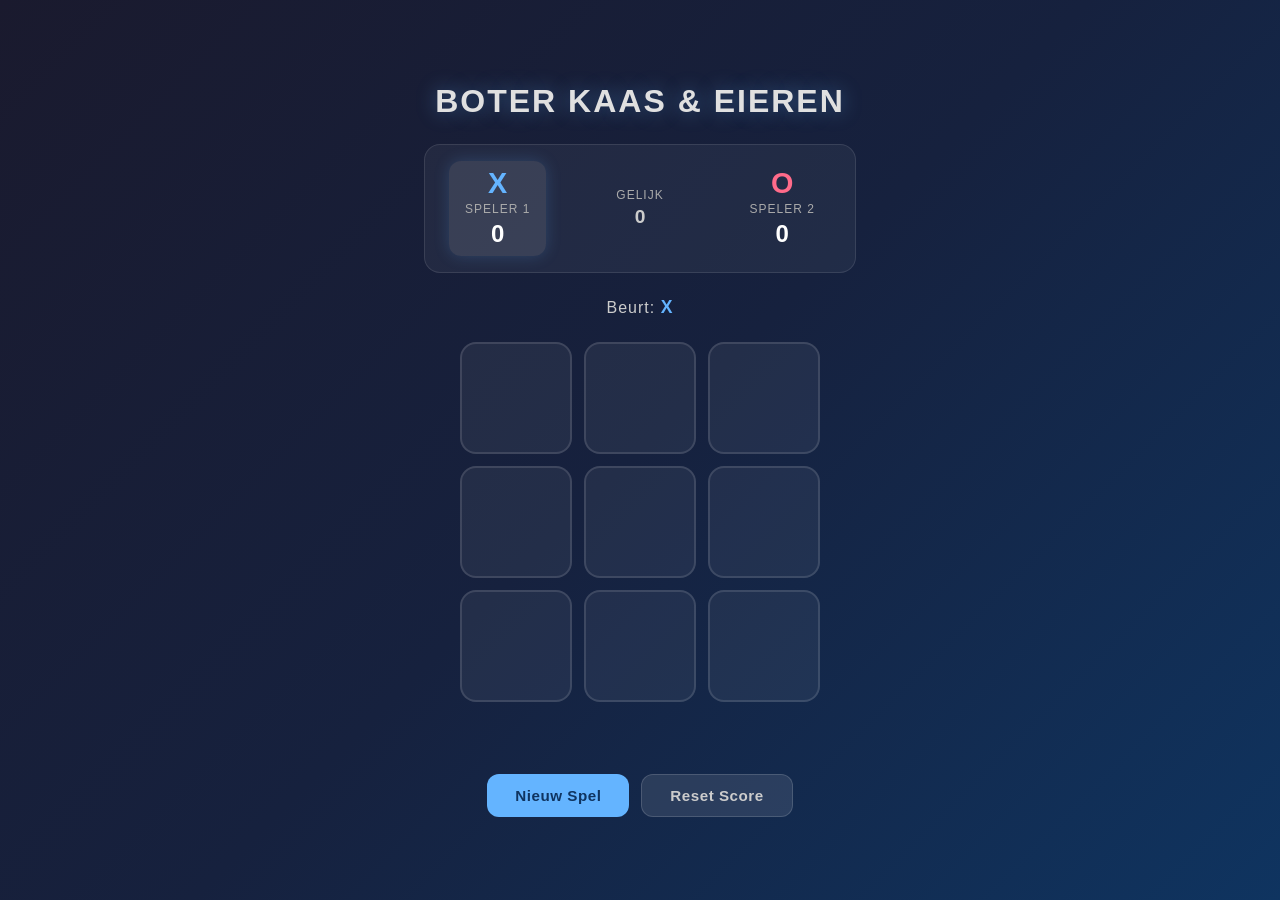
==== index.html @ 0f42e6e5 "Voeg boter kaas en eieren spel toe Volledig speelbaar BKE-spel met HTML, CSS en JavaScript. Inclusie" ====
<!DOCTYPE html>
<html lang="nl">
<head>
  <meta charset="UTF-8" />
  <meta name="viewport" content="width=device-width, initial-scale=1.0" />
  <title>Boter Kaas en Eieren</title>
  <link rel="stylesheet" href="style.css" />
</head>
<body>
  <div class="container">
    <h1>Boter Kaas &amp; Eieren</h1>

    <div class="scorebord">
      <div class="speler" id="speler-x">
        <span class="symbool x">X</span>
        <span class="naam">Speler 1</span>
        <span class="score" id="score-x">0</span>
      </div>
      <div class="gelijkspel-teller">
        <span class="naam">Gelijk</span>
        <span class="score" id="score-gelijk">0</span>
      </div>
      <div class="speler" id="speler-o">
        <span class="symbool o">O</span>
        <span class="naam">Speler 2</span>
        <span class="score" id="score-o">0</span>
      </div>
    </div>

    <div class="beurt-indicator" id="beurt-indicator">
      Beurt: <span id="huidige-speler">X</span>
    </div>

    <div class="bord" id="bord">
      <div class="vakje" data-index="0"></div>
      <div class="vakje" data-index="1"></div>
      <div class="vakje" data-index="2"></div>
      <div class="vakje" data-index="3"></div>
      <div class="vakje" data-index="4"></div>
      <div class="vakje" data-index="5"></div>
      <div class="vakje" data-index="6"></div>
      <div class="vakje" data-index="7"></div>
      <div class="vakje" data-index="8"></div>
    </div>

    <div class="bericht" id="bericht"></div>

    <div class="knoppen">
      <button class="knop" id="nieuw-spel">Nieuw Spel</button>
      <button class="knop secundair" id="reset-score">Reset Score</button>
    </div>
  </div>

  <script src="script.js"></script>
</body>
</html>
---- style.css ----
*, *::before, *::after {
  box-sizing: border-box;
  margin: 0;
  padding: 0;
}

body {
  min-height: 100vh;
  display: flex;
  align-items: center;
  justify-content: center;
  background: linear-gradient(135deg, #1a1a2e 0%, #16213e 50%, #0f3460 100%);
  font-family: 'Segoe UI', Tahoma, Geneva, Verdana, sans-serif;
  color: #fff;
}

.container {
  display: flex;
  flex-direction: column;
  align-items: center;
  gap: 24px;
  padding: 32px 24px;
  width: 100%;
  max-width: 480px;
}

h1 {
  font-size: 2rem;
  font-weight: 700;
  letter-spacing: 2px;
  text-transform: uppercase;
  color: #e0e0e0;
  text-shadow: 0 0 20px rgba(100, 180, 255, 0.4);
}

/* Scorebord */
.scorebord {
  display: flex;
  align-items: center;
  justify-content: space-between;
  width: 100%;
  background: rgba(255, 255, 255, 0.05);
  border: 1px solid rgba(255, 255, 255, 0.1);
  border-radius: 16px;
  padding: 16px 24px;
  gap: 8px;
}

.speler {
  display: flex;
  flex-direction: column;
  align-items: center;
  gap: 4px;
  padding: 8px 16px;
  border-radius: 12px;
  transition: background 0.3s;
}

.speler.actief {
  background: rgba(255, 255, 255, 0.1);
  box-shadow: 0 0 16px rgba(100, 180, 255, 0.2);
}

.symbool {
  font-size: 1.8rem;
  font-weight: 900;
  line-height: 1;
}

.symbool.x { color: #64b4ff; }
.symbool.o { color: #ff6b8a; }

.naam {
  font-size: 0.75rem;
  text-transform: uppercase;
  letter-spacing: 1px;
  color: #aaa;
}

.score {
  font-size: 1.5rem;
  font-weight: 700;
}

.gelijkspel-teller {
  display: flex;
  flex-direction: column;
  align-items: center;
  gap: 4px;
}

.gelijkspel-teller .score {
  font-size: 1.2rem;
  color: #ccc;
}

/* Beurt indicator */
.beurt-indicator {
  font-size: 1rem;
  color: #ccc;
  letter-spacing: 1px;
}

#huidige-speler {
  font-weight: 900;
  font-size: 1.1rem;
}

/* Speelbord */
.bord {
  display: grid;
  grid-template-columns: repeat(3, 1fr);
  gap: 12px;
  width: 100%;
  max-width: 360px;
}

.vakje {
  aspect-ratio: 1;
  background: rgba(255, 255, 255, 0.06);
  border: 2px solid rgba(255, 255, 255, 0.12);
  border-radius: 16px;
  display: flex;
  align-items: center;
  justify-content: center;
  font-size: 3rem;
  font-weight: 900;
  cursor: pointer;
  transition: background 0.2s, transform 0.1s, border-color 0.2s;
  user-select: none;
}

.vakje:hover:not(.bezet) {
  background: rgba(255, 255, 255, 0.12);
  border-color: rgba(255, 255, 255, 0.25);
  transform: scale(1.03);
}

.vakje.bezet {
  cursor: default;
}

.vakje.x {
  color: #64b4ff;
}

.vakje.o {
  color: #ff6b8a;
}

.vakje.winnend {
  background: rgba(255, 220, 80, 0.15);
  border-color: #ffd750;
  box-shadow: 0 0 20px rgba(255, 215, 0, 0.4);
  animation: pulse 0.6s ease-in-out infinite alternate;
}

@keyframes pulse {
  from { box-shadow: 0 0 10px rgba(255, 215, 0, 0.3); }
  to   { box-shadow: 0 0 30px rgba(255, 215, 0, 0.7); }
}

@keyframes popIn {
  0%   { transform: scale(0.5); opacity: 0; }
  70%  { transform: scale(1.15); }
  100% { transform: scale(1); opacity: 1; }
}

.vakje .teken {
  display: inline-block;
  animation: popIn 0.2s ease-out forwards;
}

/* Bericht */
.bericht {
  font-size: 1.2rem;
  font-weight: 600;
  min-height: 1.5rem;
  color: #ffd750;
  letter-spacing: 1px;
  text-align: center;
}

/* Knoppen */
.knoppen {
  display: flex;
  gap: 12px;
}

.knop {
  padding: 12px 28px;
  border: none;
  border-radius: 12px;
  font-size: 0.95rem;
  font-weight: 600;
  cursor: pointer;
  letter-spacing: 0.5px;
  transition: transform 0.1s, box-shadow 0.2s, opacity 0.2s;
  background: #64b4ff;
  color: #0f3460;
}

.knop:hover {
  transform: translateY(-2px);
  box-shadow: 0 6px 20px rgba(100, 180, 255, 0.4);
}

.knop:active {
  transform: translateY(0);
}

.knop.secundair {
  background: rgba(255, 255, 255, 0.1);
  color: #ccc;
  border: 1px solid rgba(255, 255, 255, 0.15);
}

.knop.secundair:hover {
  box-shadow: 0 6px 20px rgba(255, 255, 255, 0.1);
  background: rgba(255, 255, 255, 0.15);
}

/* Responsive */
@media (max-width: 400px) {
  h1 { font-size: 1.4rem; }
  .vakje { font-size: 2.2rem; border-radius: 10px; }
  .bord { gap: 8px; }
  .scorebord { padding: 12px 12px; }
}
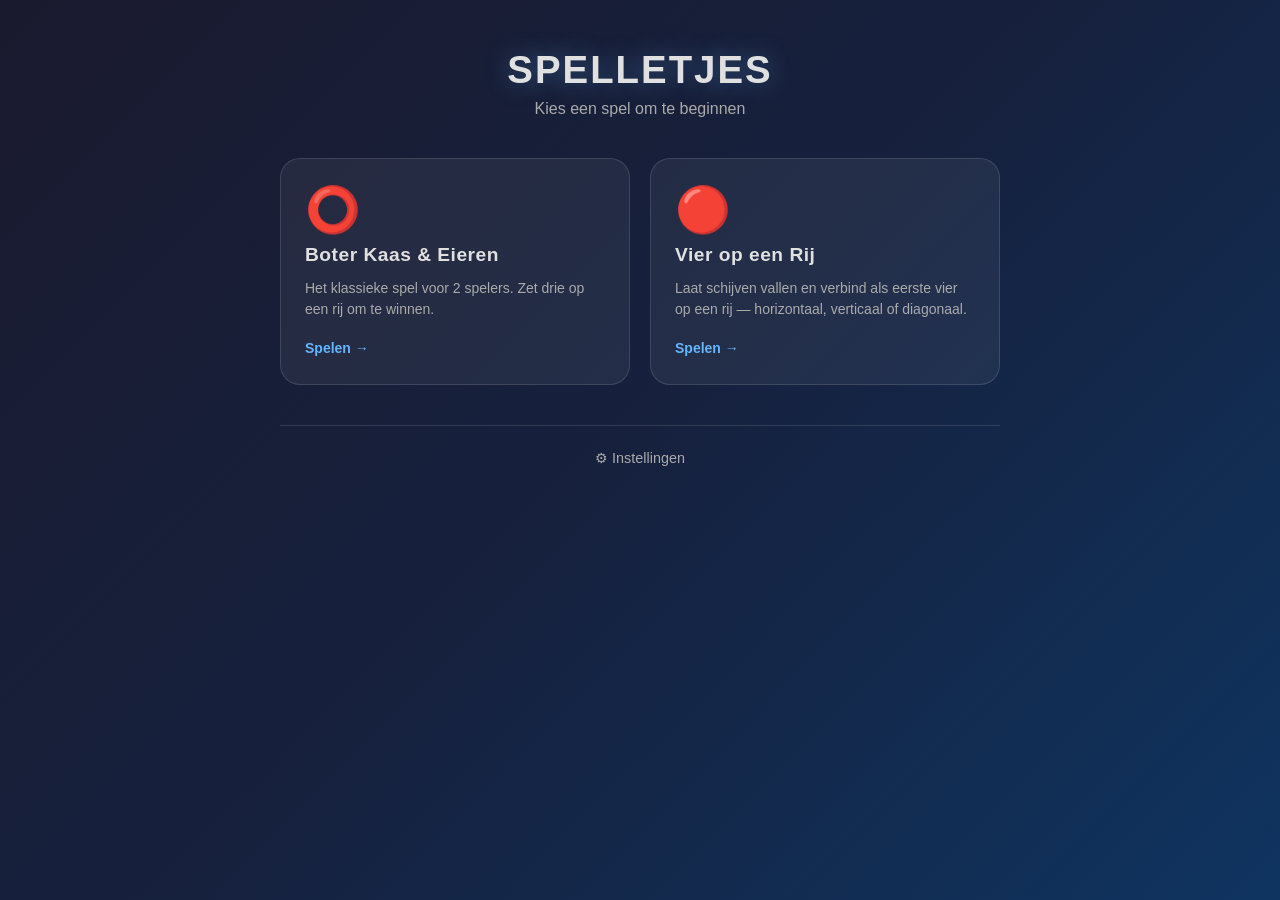
==== commit 06d136c3: "Herstructureer project met startpagina en vier-op-een-rij - Nieuwe startpagina met game launcher - B" ====
--- a/index.html
+++ b/index.html
@@ -3,54 +3,152 @@
 <head>
   <meta charset="UTF-8" />
   <meta name="viewport" content="width=device-width, initial-scale=1.0" />
-  <title>Boter Kaas en Eieren</title>
-  <link rel="stylesheet" href="style.css" />
+  <title>Spelletjes</title>
+  <link rel="stylesheet" href="shared/style.css" />
+  <style>
+    body {
+      align-items: flex-start;
+      padding: 48px 24px;
+    }
+
+    .container {
+      width: 100%;
+      max-width: 720px;
+      margin: 0 auto;
+      display: flex;
+      flex-direction: column;
+      gap: 40px;
+    }
+
+    header {
+      text-align: center;
+    }
+
+    header h1 {
+      font-size: 2.4rem;
+      font-weight: 700;
+      letter-spacing: 2px;
+      text-transform: uppercase;
+      text-shadow: 0 0 24px rgba(100, 180, 255, 0.4);
+    }
+
+    header p {
+      margin-top: 8px;
+      color: var(--color-muted);
+      font-size: 1rem;
+    }
+
+    .spellen-grid {
+      display: grid;
+      grid-template-columns: repeat(auto-fill, minmax(280px, 1fr));
+      gap: 20px;
+    }
+
+    .spel-kaart {
+      background: var(--color-surface);
+      border: 1px solid var(--color-border);
+      border-radius: var(--radius-xl);
+      padding: 28px 24px;
+      display: flex;
+      flex-direction: column;
+      gap: 12px;
+      text-decoration: none;
+      color: inherit;
+      transition: background 0.2s, border-color 0.2s, transform 0.15s, box-shadow 0.2s;
+    }
+
+    .spel-kaart:hover {
+      background: var(--color-surface-hover);
+      border-color: var(--color-border-hover);
+      transform: translateY(-4px);
+      box-shadow: 0 8px 32px rgba(0, 0, 0, 0.3);
+    }
+
+    .spel-icoon {
+      font-size: 2.8rem;
+      line-height: 1;
+    }
+
+    .spel-naam {
+      font-size: 1.2rem;
+      font-weight: 700;
+      letter-spacing: 0.5px;
+    }
+
+    .spel-beschrijving {
+      font-size: 0.875rem;
+      color: var(--color-muted);
+      line-height: 1.5;
+      flex: 1;
+    }
+
+    .spel-spelen {
+      display: inline-flex;
+      align-items: center;
+      gap: 6px;
+      margin-top: 8px;
+      font-size: 0.875rem;
+      font-weight: 600;
+      color: var(--color-speler1);
+    }
+
+    .nav-onderaan {
+      display: flex;
+      justify-content: center;
+      border-top: 1px solid var(--color-border);
+      padding-top: 24px;
+    }
+
+    .instellingen-link {
+      display: inline-flex;
+      align-items: center;
+      gap: 8px;
+      color: var(--color-muted);
+      text-decoration: none;
+      font-size: 0.9rem;
+      transition: color 0.2s;
+    }
+
+    .instellingen-link:hover {
+      color: var(--color-text);
+    }
+
+    @media (max-width: 400px) {
+      header h1 { font-size: 1.8rem; }
+      .spellen-grid { grid-template-columns: 1fr; }
+    }
+  </style>
 </head>
 <body>
   <div class="container">
-    <h1>Boter Kaas &amp; Eieren</h1>
+    <header>
+      <h1>Spelletjes</h1>
+      <p>Kies een spel om te beginnen</p>
+    </header>
 
-    <div class="scorebord">
-      <div class="speler" id="speler-x">
-        <span class="symbool x">X</span>
-        <span class="naam">Speler 1</span>
-        <span class="score" id="score-x">0</span>
-      </div>
-      <div class="gelijkspel-teller">
-        <span class="naam">Gelijk</span>
-        <span class="score" id="score-gelijk">0</span>
-      </div>
-      <div class="speler" id="speler-o">
-        <span class="symbool o">O</span>
-        <span class="naam">Speler 2</span>
-        <span class="score" id="score-o">0</span>
-      </div>
+    <div class="spellen-grid">
+      <a class="spel-kaart" href="games/bke/">
+        <div class="spel-icoon">⭕</div>
+        <div class="spel-naam">Boter Kaas &amp; Eieren</div>
+        <div class="spel-beschrijving">
+          Het klassieke spel voor 2 spelers. Zet drie op een rij om te winnen.
+        </div>
+        <div class="spel-spelen">Spelen →</div>
+      </a>
+
+      <a class="spel-kaart" href="games/vier-op-een-rij/">
+        <div class="spel-icoon">🔴</div>
+        <div class="spel-naam">Vier op een Rij</div>
+        <div class="spel-beschrijving">
+          Laat schijven vallen en verbind als eerste vier op een rij — horizontaal, verticaal of diagonaal.
+        </div>
+        <div class="spel-spelen">Spelen →</div>
+      </a>
     </div>
 
-    <div class="beurt-indicator" id="beurt-indicator">
-      Beurt: <span id="huidige-speler">X</span>
-    </div>
-
-    <div class="bord" id="bord">
-      <div class="vakje" data-index="0"></div>
-      <div class="vakje" data-index="1"></div>
-      <div class="vakje" data-index="2"></div>
-      <div class="vakje" data-index="3"></div>
-      <div class="vakje" data-index="4"></div>
-      <div class="vakje" data-index="5"></div>
-      <div class="vakje" data-index="6"></div>
-      <div class="vakje" data-index="7"></div>
-      <div class="vakje" data-index="8"></div>
-    </div>
-
-    <div class="bericht" id="bericht"></div>
-
-    <div class="knoppen">
-      <button class="knop" id="nieuw-spel">Nieuw Spel</button>
-      <button class="knop secundair" id="reset-score">Reset Score</button>
-    </div>
+    <nav class="nav-onderaan">
+      <a class="instellingen-link" href="settings/">⚙ Instellingen</a>
+    </nav>
   </div>
-
-  <script src="script.js"></script>
 </body>
 </html>
--- a/shared/style.css
+++ b/shared/style.css
@@ -0,0 +1,91 @@
+/* Gedeelde CSS variabelen en basis stijlen */
+
+:root {
+  --bg-gradient: linear-gradient(135deg, #1a1a2e 0%, #16213e 50%, #0f3460 100%);
+
+  --color-speler1: #64b4ff;
+  --color-speler2: #ff6b8a;
+  --color-accent:  #ffd750;
+  --color-text:    #e0e0e0;
+  --color-muted:   #aaa;
+
+  --color-surface:       rgba(255, 255, 255, 0.06);
+  --color-surface-hover: rgba(255, 255, 255, 0.12);
+  --color-border:        rgba(255, 255, 255, 0.12);
+  --color-border-hover:  rgba(255, 255, 255, 0.25);
+
+  --radius-xl: 20px;
+  --radius-lg: 16px;
+  --radius-md: 12px;
+  --radius-sm: 8px;
+
+  --shadow-glow-1: 0 0 20px rgba(100, 180, 255, 0.35);
+  --shadow-glow-2: 0 0 20px rgba(255, 107, 138, 0.35);
+  --shadow-win:    0 0 30px rgba(255, 215, 0, 0.6);
+}
+
+*, *::before, *::after {
+  box-sizing: border-box;
+  margin: 0;
+  padding: 0;
+}
+
+body {
+  min-height: 100vh;
+  display: flex;
+  align-items: center;
+  justify-content: center;
+  background: var(--bg-gradient);
+  font-family: 'Segoe UI', Tahoma, Geneva, Verdana, sans-serif;
+  color: var(--color-text);
+}
+
+/* Navigatie terug knop */
+.nav-terug {
+  display: inline-flex;
+  align-items: center;
+  gap: 8px;
+  color: var(--color-muted);
+  text-decoration: none;
+  font-size: 0.9rem;
+  transition: color 0.2s;
+  align-self: flex-start;
+}
+
+.nav-terug:hover {
+  color: var(--color-text);
+}
+
+/* Gedeelde knop stijlen */
+.knop {
+  padding: 12px 28px;
+  border: none;
+  border-radius: var(--radius-md);
+  font-size: 0.95rem;
+  font-weight: 600;
+  cursor: pointer;
+  letter-spacing: 0.5px;
+  transition: transform 0.1s, box-shadow 0.2s;
+  background: var(--color-speler1);
+  color: #0f3460;
+}
+
+.knop:hover {
+  transform: translateY(-2px);
+  box-shadow: var(--shadow-glow-1);
+}
+
+.knop:active {
+  transform: translateY(0);
+}
+
+.knop.secundair {
+  background: var(--color-surface);
+  color: var(--color-muted);
+  border: 1px solid var(--color-border);
+}
+
+.knop.secundair:hover {
+  background: var(--color-surface-hover);
+  box-shadow: none;
+}
